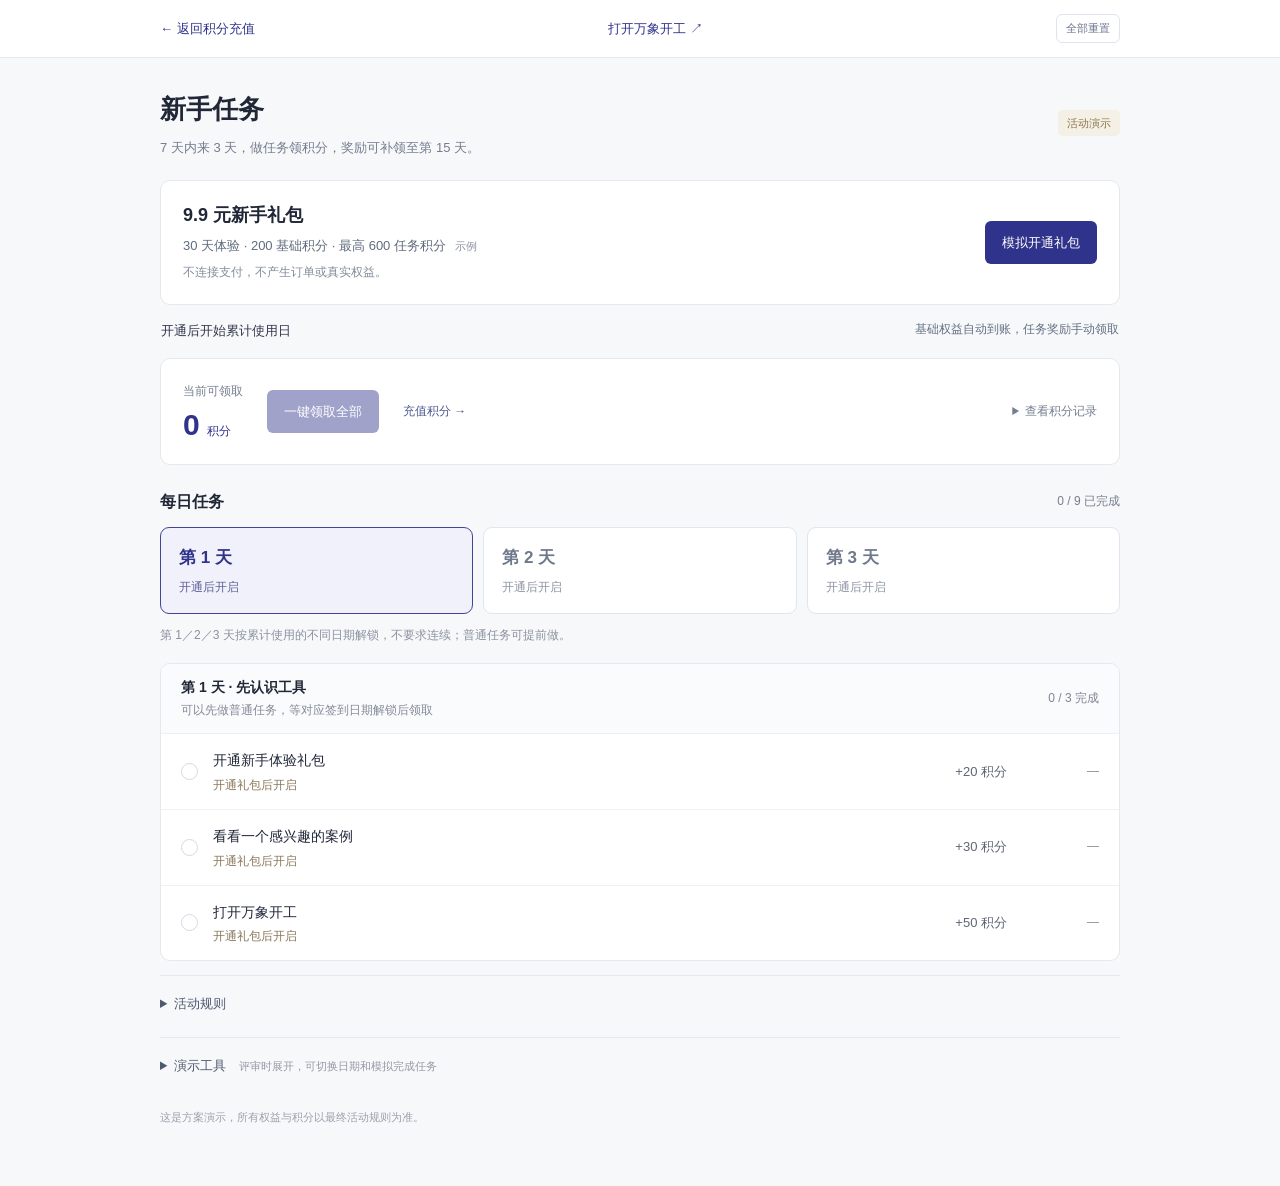
==== activity.html @ 9d06029f "Add files via upload" ====
<!doctype html>
<html lang="zh-CN"><head><meta charset="utf-8"><meta name="viewport" content="width=device-width,initial-scale=1"><link rel="icon" href="data:,"><title>新手任务 · 万象百应</title><link rel="stylesheet" href="assets/activity/activity.css"><link rel="stylesheet" href="assets/activity/reminders.css"><link rel="stylesheet" href="assets/activity/demo-controls.css"></head>
<body>
<header class="top"><a href="index.html?activityRoute=recharge" id="activity-back">← 返回积分充值</a><a href="index.html?activityRoute=kaigong">打开万象开工 ↗</a></header>
<main>
 <header class="page-title"><div><h1>新手任务</h1><p>7 天内来 3 天，做任务领积分，奖励可补领至第 15 天。</p></div><span class="demo-badge">活动演示</span></header>
 <section class="offer"><div><h2>9.9 元新手礼包</h2><p>30 天体验 · 200 基础积分 · 最高 600 任务积分 <span class="sample">示例</span></p><small id="offer-status"></small></div><button id="buy" class="btn primary">模拟开通礼包</button></section>
 <div id="summary"></div>
 <section class="reward-bar" aria-label="领取奖励"><div><span>当前可领取</span><strong><b id="available-points">0</b><small>积分</small></strong></div><button class="btn primary" id="claim-all">一键领取全部</button><a class="reward-recharge" href="index.html?activityRoute=recharge">充值积分 →</a><details class="balance-detail"><summary>查看积分记录</summary><div>充值积分 <b id="topup-points">0</b> · 基础积分 <b id="base-points">0</b> · 已领任务积分 <b id="claimed-points">0</b><br>累计模拟到账 <b id="wallet-total">0</b> 积分</div></details></section>
 <div class="section-title"><h2>每日任务</h2><span id="task-progress"></span></div><nav class="day-tabs" id="day-tabs" role="tablist" aria-label="选择任务日期"></nav><p class="day-help">第 1／2／3 天按累计使用的不同日期解锁，不要求连续；普通任务可提前做。</p><div id="task-groups"></div>
 <details class="rules"><summary>活动规则</summary><p>基础权益在模拟开通后自动到账；任务奖励需手动领取，也可以一键领取全部可领积分。</p><p>普通任务可提前完成，等对应使用日解锁后领取。同一天重复登录不累计使用日。第 1／2／3 天表示累计使用的三个不同日期，不要求连续。回来后自动记录签到资格，点击“签到领奖”才会领取积分。</p><p>购买后前 7 天可做任务和解锁使用日；第 8—15 天仅补领已完成、已解锁的奖励，第 16 天未领任务奖励到期。</p><p>日期按北京时间自然日计算，购买当天为第 1 天。金额、积分和权益均为演示示例，不包含真实支付、发奖或模型调用。</p></details>
 <details class="demo-controls" id="demo-tools"><summary>演示工具 <small>评审时展开，可切换日期和模拟完成任务</small></summary><div class="controls-row"><label for="demo-day">模拟时间</label><select id="demo-day"></select><button class="btn outline" id="change-day">切换并模拟登录</button></div><div class="controls-row"><button class="btn outline" id="early-all">模拟提前完成可做任务</button><button class="btn outline" id="preview-reminder">预览客户提醒</button><button class="text-btn" id="reset">重置活动演示</button></div><p>展开后，任务行会显示“模拟完成”。日期只能向前切换；重新体验可重置活动。</p></details>
 <footer>这是方案演示，所有权益与积分以最终活动规则为准。</footer>
</main>
<div class="sticky-claim"><span id="sticky-summary">当前没有可领取积分</span><button class="btn primary" id="sticky-claim">一键领取</button></div>
<dialog id="purchase-dialog" aria-labelledby="purchase-title"><button class="close" id="cancel-x" aria-label="关闭">×</button><h2 id="purchase-title">模拟开通新手礼包</h2><p>本次不付款，不创建真实订单。</p><div class="checkout-row"><span>新手礼包</span><b>¥9.90</b></div><ul><li>30 天软件体验期（示例权益）</li><li>200 基础积分立即模拟到账</li><li>任务奖励最高 600 积分，按条件领取</li></ul><div class="dialog-actions"><button class="btn outline" id="cancel-buy">暂不开通</button><button class="btn primary" id="confirm-buy">确认模拟开通</button></div></dialog>
<dialog id="task-guide-dialog" aria-labelledby="task-guide-title"><button class="close" id="task-guide-close" aria-label="关闭任务指引">×</button><span class="task-guide-label">任务小指引</span><h2 id="task-guide-title"></h2><p id="task-guide-intro"></p><ol id="task-guide-steps"></ol><p class="task-guide-note" id="task-guide-note"></p><div class="dialog-actions"><button class="btn outline" id="task-guide-cancel">稍后再做</button><button class="btn primary" id="task-guide-go">开始操作</button></div></dialog>
<dialog id="reset-dialog" aria-labelledby="reset-title"><h2 id="reset-title">重置活动演示？</h2><p>仅清除礼包与任务记录，保留充值积分和教学进度。全部清除请使用顶部“全部重置”。</p><div class="dialog-actions"><button class="btn outline" id="cancel-reset">保留进度</button><button class="btn primary" id="confirm-reset">重置活动</button></div></dialog>
<div class="toast" id="toast" role="status" aria-live="polite"></div>
<script src="assets/activity/campaign.js"></script><script src="assets/activity/activity.js"></script>
<script src="assets/activity/reminders.js"></script><script src="assets/activity/demo-controls.js"></script></body></html>
---- assets/activity/activity.css ----
:root{--blue:#30338b;--ink:#202737;--muted:#747d8f;--line:#e6e8ee}*{box-sizing:border-box}body{margin:0;background:#f7f8fa;color:var(--ink);font:14px/1.65 "Microsoft YaHei","PingFang SC",sans-serif}button,select{font:inherit}a{color:var(--blue);text-decoration:none}button{cursor:pointer}button:disabled{opacity:.45;cursor:default}button:focus-visible,a:focus-visible,summary:focus-visible,select:focus-visible{outline:3px solid #8a91de;outline-offset:3px}h1,h2,h3,h4,p{margin:0}.top{height:58px;padding:0 max(22px,calc((100vw - 960px)/2));display:flex;align-items:center;justify-content:space-between;border-bottom:1px solid var(--line);background:#fff;font-size:13px;gap:15px}main{max-width:1004px;padding:30px 22px 60px;margin:auto}.page-title{display:flex;align-items:center;justify-content:space-between;gap:15px;margin-bottom:22px}.page-title h1{font-size:26px;font-weight:650}.page-title p{font-size:13px;color:var(--muted);margin-top:6px}.demo-badge{font-size:11px;color:#8b764e;background:#f5f0e6;padding:4px 9px;border-radius:5px;white-space:nowrap}.offer{display:flex;align-items:center;justify-content:space-between;gap:20px;padding:20px 22px;background:#fff;border:1px solid var(--line);border-radius:10px}.offer h2{font-size:18px;font-weight:600}.offer p{color:#606b7d;font-size:13px;margin:4px 0}.sample{font-size:11px;color:#8c92a0;margin-left:5px}.offer small{font-size:12px;color:#838c9b}.btn{display:inline-flex;align-items:center;justify-content:center;border:1px solid transparent;border-radius:6px;font-size:13px;padding:10px 16px;white-space:nowrap}.primary{background:var(--blue);color:white}.primary:hover{background:#24266e}.outline{background:#fff;color:var(--blue);border-color:#dce0eb}.text-btn{background:none;border:0;color:#70798b;padding:8px 0;font-size:12px}.summary-line{padding:15px 1px 17px;display:flex;align-items:center;justify-content:space-between;gap:15px;font-size:13px;color:#657084;flex-wrap:wrap}.summary-line strong{font-weight:500;color:#30364b}.summary-line span{font-size:12px}.reward-bar{display:flex;align-items:center;gap:24px;background:#fff;border:1px solid var(--line);padding:20px 22px;border-radius:10px;margin-bottom:24px}.reward-bar>div>span{font-size:12px;color:var(--muted)}.reward-bar strong{font-weight:600;display:block;line-height:1.3;margin-top:3px;font-size:30px;color:var(--blue)}.reward-bar strong b{font-weight:600}.reward-bar strong small{font-size:12px;margin-left:7px;font-weight:400}.balance-detail{font-size:12px;color:var(--muted);margin-left:auto}.balance-detail summary{cursor:pointer}.balance-detail>div{font-size:12px;padding-top:6px;line-height:1.9}.balance-detail b{font-weight:500;color:#414a5d}.section-title{display:flex;align-items:center;justify-content:space-between;margin:0 0 12px;font-size:12px;color:var(--muted)}.section-title h2{font-size:16px;font-weight:600;color:var(--ink)}.day-card{background:#fff;border:1px solid var(--line);border-radius:10px;margin-bottom:14px;overflow:hidden}.day-header{display:flex;align-items:center;justify-content:space-between;gap:16px;background:#fafbfc;padding:12px 20px;border-bottom:1px solid #edf0f4}.day-label h3{font-size:14px;font-weight:600}.day-label p{font-size:12px;color:#828a99;margin-top:2px}.phase-badge{font-size:12px;white-space:nowrap;color:#7c8493}.phase-badge.ready{color:#5e7767}.task-row{display:grid;grid-template-columns:20px minmax(0,1fr) 75px 80px;align-items:center;gap:12px;padding:15px 20px;border-bottom:1px solid #f0f1f5}.task-row:last-child{border:0}.task-state-icon{width:17px;height:17px;border-radius:50%;border:1px solid #d6dae3;font-size:11px;display:grid;place-items:center;color:#528168}.task-state-icon.complete{background:#f0f6f2;border-color:#dfe9e2}.task-info h4{font-size:14px;font-weight:400;line-height:1.7}.task-info p{display:none}.task-status{display:block;margin-top:3px;font-size:12px;color:#8a775a;line-height:1.5}.task-status.claimed{color:#778393}.task-status.claimable{color:#4c6393}.task-points{font-size:13px;color:#5e6576;text-align:right;white-space:nowrap}.task-actions{display:flex;align-items:flex-end;flex-direction:column;gap:5px}.task-actions .btn{font-size:12px;padding:7px 12px}.disabled-label{font-size:12px;color:#8a92a0}.simulate-task{display:none;border:0;background:none;font-size:11px;color:#8a7b92;padding:2px 0;text-decoration:underline}.show-demo .simulate-task{display:block}.rules,.demo-controls{border-top:1px solid var(--line);font-size:13px;color:#6f788a;padding:17px 0;margin-top:5px}.rules summary,.demo-controls summary{cursor:pointer;color:#4e596e}.rules p{font-size:12px;margin-top:10px;line-height:1.9}.demo-controls summary small{font-size:11px;color:#9399a5;margin-left:10px}.controls-row{display:flex;align-items:center;gap:12px;flex-wrap:wrap;margin-top:14px}.controls-row label{font-size:12px}.controls-row select{font-size:12px;border:1px solid #dde1e9;background:#fff;border-radius:5px;padding:8px 10px}.controls-row .btn{font-size:12px;padding:8px 12px}.demo-controls>p{font-size:12px;color:#9399a5;margin-top:10px}footer{font-size:11px;color:#9ba1ad;margin-top:15px}.sticky-claim{display:none}dialog{width:min(440px,calc(100vw - 32px));border:1px solid #e3e6ee;border-radius:12px;background:#fff;color:var(--ink);padding:28px;max-height:calc(100dvh - 32px);overflow:auto;box-shadow:0 20px 80px #161b3520}dialog::backdrop{background:#12182777;backdrop-filter:blur(3px)}dialog h2{font-size:21px;margin:0 0 10px}dialog p,dialog ul{font-size:13px;color:#788195;line-height:1.9}dialog ul{padding-left:18px}.checkout-row{display:flex;justify-content:space-between;align-items:center;background:#f7f8fb;padding:14px 16px;border-radius:6px;margin:20px 0 16px;font-size:13px}.checkout-row b{font-size:24px;color:var(--blue)}.dialog-actions{display:flex;justify-content:flex-end;gap:10px;margin-top:22px}.close{position:absolute;right:12px;top:10px;border:0;background:none;font-size:23px;color:#9299a8}.toast{position:fixed;z-index:100;bottom:24px;left:50%;transform:translateX(-50%);max-width:calc(100vw - 32px);padding:12px 18px;border-radius:8px;background:#30374c;color:#fff;font-size:13px;display:none}
@media(max-width:650px){.top{height:52px;padding:0 16px;font-size:12px}main{padding:22px 14px 100px}.page-title{align-items:flex-start}.page-title h1{font-size:23px}.page-title p{font-size:12px;max-width:250px}.offer{padding:16px;gap:14px;align-items:flex-start;flex-wrap:wrap}.offer h2{font-size:17px}.offer p,.offer small{font-size:12px}.offer .btn{font-size:12px;width:100%;padding:10px}.summary-line{gap:6px;padding:14px 0;display:grid}.summary-line span{font-size:11px}.reward-bar{padding:16px;gap:15px;flex-wrap:wrap}.reward-bar .btn{margin-left:auto;font-size:12px}.balance-detail{margin-left:0;width:100%;font-size:11px;border-top:1px solid #eef0f4;padding-top:11px}.reward-bar strong{font-size:27px}.day-header{padding:12px 14px;align-items:flex-start}.day-label h3{font-size:13px}.day-label p{font-size:11px;line-height:1.6;max-width:200px}.phase-badge{font-size:11px}.task-row{padding:14px 12px;grid-template-columns:17px minmax(0,1fr) 62px;column-gap:8px;row-gap:2px}.task-info{grid-column:2;grid-row:1/3}.task-info h4{font-size:13px}.task-state-icon{align-self:start;margin-top:4px}.task-status{font-size:11px}.task-points{grid-column:3;grid-row:1;font-size:12px}.task-actions{grid-column:3;grid-row:2}.task-actions .btn{font-size:11px;padding:6px 9px}.disabled-label{font-size:11px}.simulate-task{font-size:10px}.demo-controls summary small{display:block;font-size:11px;margin:4px 0}.controls-row{gap:8px}.sticky-claim{display:flex;position:fixed;bottom:0;left:0;right:0;z-index:30;align-items:center;justify-content:space-between;gap:12px;padding:12px 16px max(12px,env(safe-area-inset-bottom));border-top:1px solid #e4e7ee;background:#fffffff5}.sticky-claim span{font-size:12px;color:#697388}.sticky-claim .btn{font-size:12px;padding:9px 14px}.toast{bottom:84px;font-size:12px}dialog{padding:24px}.dialog-actions .btn{font-size:12px;padding:9px 12px}}

[hidden]{display:none!important}.day-tabs{display:grid;grid-template-columns:repeat(3,minmax(0,1fr));gap:10px;margin-bottom:9px}.day-tabs button{border:1px solid #e1e5ed;background:#fff;color:#70798b;border-radius:9px;padding:16px 18px;text-align:left;min-width:0;cursor:pointer;transition:background .18s,border-color .18s}.day-tabs button[aria-selected="true"]{border-color:#424597;background:#f0f1fb;color:#30338b}.day-tabs span{font-size:17px;font-weight:600;display:block}.day-tabs small{font-size:12px;display:block;margin-top:5px;color:#8c93a3}.day-tabs [aria-selected="true"] small{color:#5d6297}.day-help{font-size:12px;color:#8991a0;line-height:1.9;margin:10px 0 16px}.task-status:empty{display:none}.task-guide-label{font-size:11px;color:#8d83a3}.task-guide-label+h2{margin-top:10px}#task-guide-dialog ol{padding-left:21px;font-size:14px;line-height:2;color:#646f83;margin:18px 0}#task-guide-dialog li{margin:6px 0;padding-left:4px}#task-guide-dialog .task-guide-note{font-size:12px;color:#9199a8;line-height:1.9;padding-top:12px;border-top:1px solid #edf0f4}@media(max-width:650px){.day-tabs{gap:7px}.day-tabs button{padding:13px 10px}.day-tabs span{font-size:15px}.day-tabs small{font-size:10px;line-height:1.7}.day-help{font-size:11px}.task-actions .btn{white-space:normal;min-width:58px}.task-status{line-height:1.7}.task-state-icon{grid-row:1/3;align-self:center;margin-top:0}}
---- assets/activity/reminders.css ----
.wx-reminder{width:min(440px,calc(100vw - 32px));margin:auto;padding:28px;border:1px solid #e3e6ed;border-radius:14px;background:#fff;color:#242c3e;box-shadow:0 20px 80px #101b3330;font:14px/1.8 "Microsoft YaHei",sans-serif;max-height:calc(100dvh - 32px);overflow:auto}.wx-reminder::backdrop{background:#0c15235c;backdrop-filter:blur(3px)}.wx-reminder .wx-notice-tag{font-size:11px;color:#87819c}.wx-reminder h2{margin:13px 0 10px;font-size:23px;font-weight:600;line-height:1.5}.wx-reminder p{margin:0;font-size:14px;color:#717a8c;line-height:1.9}.wx-reminder>small{display:block;margin-top:16px;font-size:11px;color:#a0a6b1;line-height:1.8}.wx-reminder .wx-close{position:absolute;right:15px;top:12px;border:0;background:none;color:#949bad;font-size:23px;padding:0 4px;cursor:pointer}.wx-reminder footer{display:flex;justify-content:flex-end;align-items:center;gap:12px;margin:24px 0 0}.wx-reminder footer button{cursor:pointer;font:13px "Microsoft YaHei",sans-serif;padding:11px 16px;border-radius:7px;white-space:nowrap}.wx-reminder .wx-later{border:1px solid #dfe3ed;color:#6f788c;background:#fff}.wx-reminder .wx-open{border:1px solid #30338b;color:#fff;background:#30338b}.wx-reminder button:focus-visible{outline:3px solid #9ca2df;outline-offset:3px}@media(max-width:650px){.wx-reminder{padding:24px}.wx-reminder h2{font-size:21px}.wx-reminder footer{gap:8px}.wx-reminder footer button{font-size:12px;padding:10px 14px}}

.wx-task-active #viewport{top:91px}#wx-task-bar{position:fixed;top:44px;left:0;right:0;min-height:47px;z-index:34;display:flex;justify-content:space-between;align-items:center;gap:16px;padding:10px 18px;background:#f6f7fc;border-bottom:1px solid #e2e6ef;color:#596782;font:13px/1.7 "Microsoft YaHei",sans-serif}#wx-task-bar>div{display:flex;align-items:center;gap:15px;white-space:nowrap}#wx-task-bar button{border:0;background:none;color:#666990;cursor:pointer;font:12px "Microsoft YaHei",sans-serif;padding:2px}#wx-task-bar a{color:#393b8a;text-decoration:none;font-size:12px}.wx-task-focus{outline:3px solid #7b7fc7!important;outline-offset:3px}#wx-task-arrival ol{font-size:14px;padding-left:20px;line-height:2;color:#727c8e;margin:18px 0}#wx-task-arrival li{margin:5px 0}@media(max-width:650px){.wx-task-active #viewport{top:128px}#wx-task-bar{gap:7px;padding:9px 12px;flex-wrap:wrap;font-size:12px;min-height:84px}#wx-task-bar>div{margin-left:auto;gap:14px}}
---- assets/activity/demo-controls.css ----
.wx-reset-button{border:1px solid #e0e3ed;background:#fff;color:#6d7591;border-radius:6px;white-space:nowrap;padding:6px 9px;font:11px "Microsoft YaHei",sans-serif;cursor:pointer}.wx-reset-button:hover{color:#30338b;border-color:#a0a5cf}.suite-bar .wx-reset-button{flex-shrink:0;margin-left:0}.suite-bar .suite-draft{max-width:23vw}#wx-live-wallet{position:absolute;left:3px;top:771px;width:67px;height:57px;z-index:22;background:#f6f7f9;color:#4d5873;border:0;border-radius:7px;padding:4px 1px;cursor:pointer;font:10px/1.5 "Microsoft YaHei",sans-serif}#wx-live-wallet strong{display:block;color:#303955;font-size:13px;font-weight:600;overflow-wrap:anywhere}#wx-live-wallet span{font-size:9px;color:#8b93a3}.wx-wallet-recharge{background:#30338b;color:#fff!important;border-radius:7px;font-size:13px;padding:9px 16px;text-decoration:none;white-space:nowrap}#wx-wallet-balance{display:block;color:#30338b;font-size:31px;font-weight:600;margin:18px 0}#wx-wallet-breakdown{font-size:12px;color:#7c8799;line-height:1.9}.recharge-history{margin-top:18px;padding:14px 0;border-top:1px solid #e6e9f0;font-size:12px;color:#707c90}.recharge-history summary{cursor:pointer;color:#4f5d78}.recharge-history ul{list-style:none;padding:0;margin:10px 0 0}.recharge-history li{display:flex;justify-content:space-between;gap:16px;flex-wrap:wrap;padding:9px 0;border-bottom:1px solid #f0f2f6;font-size:12px;color:#8590a2}.recharge-history li b{font-weight:500;color:#394773}.recharge-history p{font-size:12px;margin-top:9px;color:#949eae}.reward-recharge{font-size:12px;color:#4e588e;white-space:nowrap}@media(max-width:650px){.suite-bar{gap:5px!important;padding:0 8px!important}.suite-bar .wx-reset-button{font-size:10px;padding:5px 6px}.suite-bar #hint-entry{font-size:10px;padding:7px 7px}.suite-bar #campaign-nav{font-size:10px;padding:5px 6px}.top .wx-reset-button{font-size:10px;padding:5px 6px}.top{gap:9px}.recharge-history li{gap:5px}.recharge-history li time{width:100%;font-size:11px}.reward-recharge{font-size:11px}.reward-bar{gap:14px}.reward-bar .balance-detail{width:100%}}
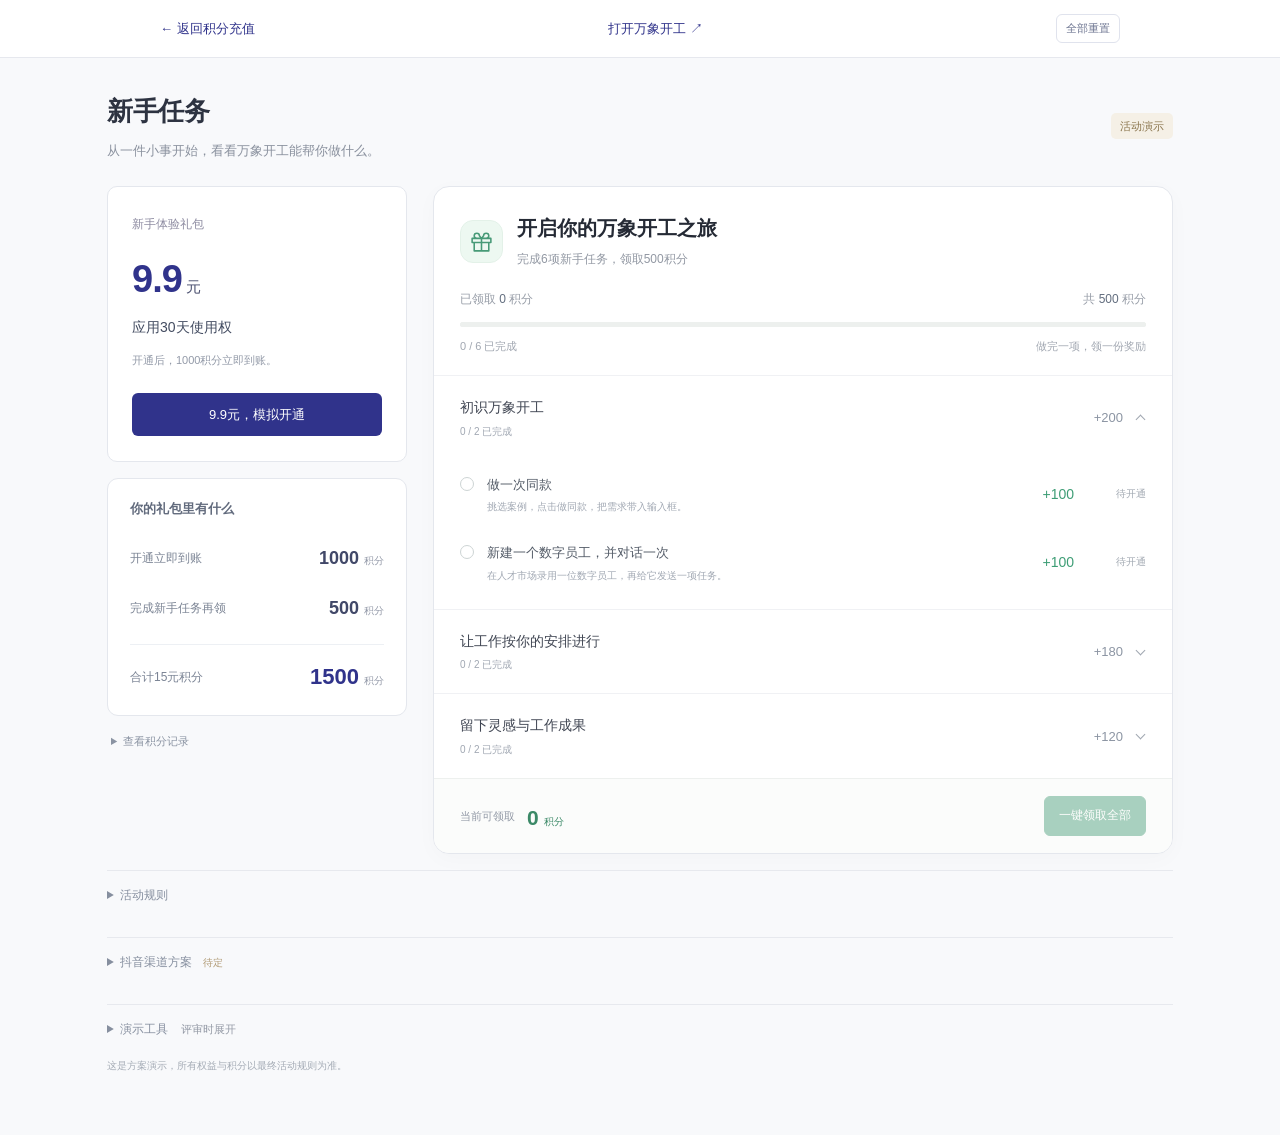
==== commit c5bd0bff: "Add files via upload" ====
--- a/activity.html
+++ b/activity.html
@@ -1,19 +1,29 @@
 <!doctype html>
-<html lang="zh-CN"><head><meta charset="utf-8"><meta name="viewport" content="width=device-width,initial-scale=1"><link rel="icon" href="data:,"><title>新手任务 · 万象百应</title><link rel="stylesheet" href="assets/activity/activity.css"><link rel="stylesheet" href="assets/activity/reminders.css"><link rel="stylesheet" href="assets/activity/demo-controls.css"></head>
-<body>
+<html lang="zh-CN"><head><meta charset="utf-8"><meta name="viewport" content="width=device-width,initial-scale=1"><link rel="icon" href="data:,"><title>新手任务 · 万象百应</title><link rel="stylesheet" href="assets/activity/activity.css"><link rel="stylesheet" href="assets/activity/reminders.css"><link rel="stylesheet" href="assets/activity/demo-controls.css"><link rel="stylesheet" href="assets/activity/task-card.css"></head>
+<body class="task-card-page">
 <header class="top"><a href="index.html?activityRoute=recharge" id="activity-back">← 返回积分充值</a><a href="index.html?activityRoute=kaigong">打开万象开工 ↗</a></header>
 <main>
- <header class="page-title"><div><h1>新手任务</h1><p>7 天内来 3 天，做任务领积分，奖励可补领至第 15 天。</p></div><span class="demo-badge">活动演示</span></header>
- <section class="offer"><div><h2>9.9 元新手礼包</h2><p>30 天体验 · 200 基础积分 · 最高 600 任务积分 <span class="sample">示例</span></p><small id="offer-status"></small></div><button id="buy" class="btn primary">模拟开通礼包</button></section>
- <div id="summary"></div>
- <section class="reward-bar" aria-label="领取奖励"><div><span>当前可领取</span><strong><b id="available-points">0</b><small>积分</small></strong></div><button class="btn primary" id="claim-all">一键领取全部</button><a class="reward-recharge" href="index.html?activityRoute=recharge">充值积分 →</a><details class="balance-detail"><summary>查看积分记录</summary><div>充值积分 <b id="topup-points">0</b> · 基础积分 <b id="base-points">0</b> · 已领任务积分 <b id="claimed-points">0</b><br>累计模拟到账 <b id="wallet-total">0</b> 积分</div></details></section>
- <div class="section-title"><h2>每日任务</h2><span id="task-progress"></span></div><nav class="day-tabs" id="day-tabs" role="tablist" aria-label="选择任务日期"></nav><p class="day-help">第 1／2／3 天按累计使用的不同日期解锁，不要求连续；普通任务可提前做。</p><div id="task-groups"></div>
- <details class="rules"><summary>活动规则</summary><p>基础权益在模拟开通后自动到账；任务奖励需手动领取，也可以一键领取全部可领积分。</p><p>普通任务可提前完成，等对应使用日解锁后领取。同一天重复登录不累计使用日。第 1／2／3 天表示累计使用的三个不同日期，不要求连续。回来后自动记录签到资格，点击“签到领奖”才会领取积分。</p><p>购买后前 7 天可做任务和解锁使用日；第 8—15 天仅补领已完成、已解锁的奖励，第 16 天未领任务奖励到期。</p><p>日期按北京时间自然日计算，购买当天为第 1 天。金额、积分和权益均为演示示例，不包含真实支付、发奖或模型调用。</p></details>
- <details class="demo-controls" id="demo-tools"><summary>演示工具 <small>评审时展开，可切换日期和模拟完成任务</small></summary><div class="controls-row"><label for="demo-day">模拟时间</label><select id="demo-day"></select><button class="btn outline" id="change-day">切换并模拟登录</button></div><div class="controls-row"><button class="btn outline" id="early-all">模拟提前完成可做任务</button><button class="btn outline" id="preview-reminder">预览客户提醒</button><button class="text-btn" id="reset">重置活动演示</button></div><p>展开后，任务行会显示“模拟完成”。日期只能向前切换；重新体验可重置活动。</p></details>
- <footer>这是方案演示，所有权益与积分以最终活动规则为准。</footer>
+ <header class="page-title"><div><h1>新手任务</h1><p>从一件小事开始，看看万象开工能帮你做什么。</p></div><span class="demo-badge">活动演示</span></header>
+ <div class="activity-workspace">
+  <aside class="benefits-column" aria-label="套餐与已到账权益">
+   <section class="offer"><div><span class="offer-eyebrow">新手体验礼包</span><h2><b>9.9</b> 元</h2><p>应用30天使用权</p><small id="offer-status"></small></div><button id="buy" class="btn primary">模拟开通礼包</button></section>
+   <section class="entitlement-card" aria-label="礼包积分构成"><h3>你的礼包里有什么</h3><div><span>开通立即到账</span><b>1000<small>积分</small></b></div><div><span>完成新手任务再领</span><b>500<small>积分</small></b></div><footer><span>合计15元积分</span><strong>1500<small>积分</small></strong></footer></section>
+   <details class="balance-detail"><summary>查看积分记录</summary><div>充值积分 <b id="topup-points">0</b><br>套餐到账 <b id="base-points">0</b><br>已领任务奖励 <b id="claimed-points">0</b><br>累计模拟到账 <b id="wallet-total">0</b> 积分<span id="legacy-points"></span></div><a class="reward-recharge" href="index.html?activityRoute=recharge">充值积分 →</a></details>
+  </aside>
+  <section class="onboarding-card" aria-labelledby="onboarding-title">
+   <header class="onboarding-heading"><span class="onboarding-mark" aria-hidden="true"><svg viewBox="0 0 24 24" fill="none"><path d="M3 9h18v4H3zM5 13v8h14v-8M12 9v12M12 9H7.5A2.5 2.5 0 1 1 10 6.5L12 9Zm0 0h4.5A2.5 2.5 0 1 0 14 6.5L12 9Z" stroke="currentColor" stroke-width="1.5" stroke-linejoin="round"/></svg></span><div><h2 id="onboarding-title">开启你的万象开工之旅</h2><p>完成6项新手任务，领取500积分</p></div></header>
+   <div class="task-reward-overview"><div class="reward-progress-caption"><span>已领取 <b id="earned-task-points">0</b> 积分</span><span>共 <b id="task-total-points">500</b> 积分</span></div><progress id="task-reward-progress" value="0" max="500" aria-label="任务积分领取进度"></progress><div class="reward-progress-meta"><span id="task-progress">0 / 6 已完成</span><span>做完一项，领一份奖励</span></div></div>
+   <div id="summary"></div><div id="task-groups"></div>
+   <footer class="reward-bar" aria-label="领取奖励"><div><span>当前可领取</span><strong><b id="available-points">0</b><small>积分</small></strong></div><button class="btn primary" id="claim-all">一键领取全部</button></footer>
+  </section>
+ </div>
+ <details class="rules"><summary>活动规则</summary><p>9.9元套餐包含应用30天使用权，开通立即到账1000积分。6项任务分别领取合计500积分，总计1500积分，对应15元积分。</p><p>分组只帮助你找到适合的任务，不要求按顺序完成。每项奖励只可领取一次，一键领取只领取已完成且未领取的奖励。</p><p>单项奖励分值为方案示例。任务是否安排为3天及领取期限待定，本演示暂不设置日期解锁或到期扣除。30天仅指应用使用权。</p><p>本地方案演示，无真实支付、授权、发奖或模型调用。</p></details>
+ <details class="channel-plan"><summary>抖音渠道方案 <small>待定</small></summary><section class="douyin-offer"><p>赠送XX元，再送5元新手礼包</p><span>XX金额及是否额外叠加待确认，尚未发放额外渠道积分。</span></section></details>
+ <details class="demo-controls" id="demo-tools"><summary>演示工具 <small>评审时展开</small></summary><div class="controls-row"><label for="demo-day">模拟时间</label><select id="demo-day"></select><button class="btn outline" id="change-day">切换并模拟登录</button></div><div class="controls-row"><button class="btn outline" id="early-all">模拟完成全部任务</button><button class="btn outline" id="preview-reminder">预览客户提醒</button><button class="text-btn" id="reset">重置活动演示</button></div><p>展开后任务行显示“模拟完成”。本版不按日期锁任务。</p></details>
+ <footer class="page-footer">这是方案演示，所有权益与积分以最终活动规则为准。</footer>
 </main>
 <div class="sticky-claim"><span id="sticky-summary">当前没有可领取积分</span><button class="btn primary" id="sticky-claim">一键领取</button></div>
-<dialog id="purchase-dialog" aria-labelledby="purchase-title"><button class="close" id="cancel-x" aria-label="关闭">×</button><h2 id="purchase-title">模拟开通新手礼包</h2><p>本次不付款，不创建真实订单。</p><div class="checkout-row"><span>新手礼包</span><b>¥9.90</b></div><ul><li>30 天软件体验期（示例权益）</li><li>200 基础积分立即模拟到账</li><li>任务奖励最高 600 积分，按条件领取</li></ul><div class="dialog-actions"><button class="btn outline" id="cancel-buy">暂不开通</button><button class="btn primary" id="confirm-buy">确认模拟开通</button></div></dialog>
+<dialog id="purchase-dialog" aria-labelledby="purchase-title"><button class="close" id="cancel-x" aria-label="关闭">×</button><h2 id="purchase-title">模拟开通新手礼包</h2><p>本次不付款，不创建真实订单。</p><div class="checkout-row"><span>新手礼包</span><b>¥9.90</b></div><ul><li>应用30天使用权（演示）</li><li>1000积分立即模拟到账</li><li>6项任务合计再领500积分，总计1500积分</li></ul><div class="dialog-actions"><button class="btn outline" id="cancel-buy">暂不开通</button><button class="btn primary" id="confirm-buy">确认模拟开通</button></div></dialog>
 <dialog id="task-guide-dialog" aria-labelledby="task-guide-title"><button class="close" id="task-guide-close" aria-label="关闭任务指引">×</button><span class="task-guide-label">任务小指引</span><h2 id="task-guide-title"></h2><p id="task-guide-intro"></p><ol id="task-guide-steps"></ol><p class="task-guide-note" id="task-guide-note"></p><div class="dialog-actions"><button class="btn outline" id="task-guide-cancel">稍后再做</button><button class="btn primary" id="task-guide-go">开始操作</button></div></dialog>
 <dialog id="reset-dialog" aria-labelledby="reset-title"><h2 id="reset-title">重置活动演示？</h2><p>仅清除礼包与任务记录，保留充值积分和教学进度。全部清除请使用顶部“全部重置”。</p><div class="dialog-actions"><button class="btn outline" id="cancel-reset">保留进度</button><button class="btn primary" id="confirm-reset">重置活动</button></div></dialog>
 <div class="toast" id="toast" role="status" aria-live="polite"></div>
--- a/assets/activity/activity.css
+++ b/assets/activity/activity.css
@@ -2,3 +2,5 @@
 @media(max-width:650px){.top{height:52px;padding:0 16px;font-size:12px}main{padding:22px 14px 100px}.page-title{align-items:flex-start}.page-title h1{font-size:23px}.page-title p{font-size:12px;max-width:250px}.offer{padding:16px;gap:14px;align-items:flex-start;flex-wrap:wrap}.offer h2{font-size:17px}.offer p,.offer small{font-size:12px}.offer .btn{font-size:12px;width:100%;padding:10px}.summary-line{gap:6px;padding:14px 0;display:grid}.summary-line span{font-size:11px}.reward-bar{padding:16px;gap:15px;flex-wrap:wrap}.reward-bar .btn{margin-left:auto;font-size:12px}.balance-detail{margin-left:0;width:100%;font-size:11px;border-top:1px solid #eef0f4;padding-top:11px}.reward-bar strong{font-size:27px}.day-header{padding:12px 14px;align-items:flex-start}.day-label h3{font-size:13px}.day-label p{font-size:11px;line-height:1.6;max-width:200px}.phase-badge{font-size:11px}.task-row{padding:14px 12px;grid-template-columns:17px minmax(0,1fr) 62px;column-gap:8px;row-gap:2px}.task-info{grid-column:2;grid-row:1/3}.task-info h4{font-size:13px}.task-state-icon{align-self:start;margin-top:4px}.task-status{font-size:11px}.task-points{grid-column:3;grid-row:1;font-size:12px}.task-actions{grid-column:3;grid-row:2}.task-actions .btn{font-size:11px;padding:6px 9px}.disabled-label{font-size:11px}.simulate-task{font-size:10px}.demo-controls summary small{display:block;font-size:11px;margin:4px 0}.controls-row{gap:8px}.sticky-claim{display:flex;position:fixed;bottom:0;left:0;right:0;z-index:30;align-items:center;justify-content:space-between;gap:12px;padding:12px 16px max(12px,env(safe-area-inset-bottom));border-top:1px solid #e4e7ee;background:#fffffff5}.sticky-claim span{font-size:12px;color:#697388}.sticky-claim .btn{font-size:12px;padding:9px 14px}.toast{bottom:84px;font-size:12px}dialog{padding:24px}.dialog-actions .btn{font-size:12px;padding:9px 12px}}
 
 [hidden]{display:none!important}.day-tabs{display:grid;grid-template-columns:repeat(3,minmax(0,1fr));gap:10px;margin-bottom:9px}.day-tabs button{border:1px solid #e1e5ed;background:#fff;color:#70798b;border-radius:9px;padding:16px 18px;text-align:left;min-width:0;cursor:pointer;transition:background .18s,border-color .18s}.day-tabs button[aria-selected="true"]{border-color:#424597;background:#f0f1fb;color:#30338b}.day-tabs span{font-size:17px;font-weight:600;display:block}.day-tabs small{font-size:12px;display:block;margin-top:5px;color:#8c93a3}.day-tabs [aria-selected="true"] small{color:#5d6297}.day-help{font-size:12px;color:#8991a0;line-height:1.9;margin:10px 0 16px}.task-status:empty{display:none}.task-guide-label{font-size:11px;color:#8d83a3}.task-guide-label+h2{margin-top:10px}#task-guide-dialog ol{padding-left:21px;font-size:14px;line-height:2;color:#646f83;margin:18px 0}#task-guide-dialog li{margin:6px 0;padding-left:4px}#task-guide-dialog .task-guide-note{font-size:12px;color:#9199a8;line-height:1.9;padding-top:12px;border-top:1px solid #edf0f4}@media(max-width:650px){.day-tabs{gap:7px}.day-tabs button{padding:13px 10px}.day-tabs span{font-size:15px}.day-tabs small{font-size:10px;line-height:1.7}.day-help{font-size:11px}.task-actions .btn{white-space:normal;min-width:58px}.task-status{line-height:1.7}.task-state-icon{grid-row:1/3;align-self:center;margin-top:0}}
+
+.offer-breakdown{display:flex;align-items:center;justify-content:space-around;gap:12px;padding:23px 18px;background:#fff;border:1px solid #e5e8ef;border-radius:10px;margin:14px 0}.offer-breakdown div{text-align:center}.offer-breakdown b{font-size:29px;color:#30338b;display:block}.offer-breakdown b small{font-size:11px;font-weight:400;margin-left:4px}.offer-breakdown span{font-size:12px;color:#848c9e}.offer-breakdown i{font-size:19px;color:#aaa;font-style:normal}.douyin-offer{border:1px solid #e7e5ef;border-radius:10px;background:#faf9fc;padding:16px 20px;margin:14px 0}.douyin-offer small{font-size:11px;color:#9a8ea8}.douyin-offer p{font-size:16px;color:#4d4c6c;margin:5px 0}.douyin-offer>span,.task-help{font-size:12px;color:#939aaa}.task-help{margin:0 0 12px}.task-info p{display:block;font-size:12px;color:#959cab;margin-top:3px}@media(max-width:650px){.offer-breakdown{gap:5px;padding:18px 9px}.offer-breakdown b{font-size:24px}.offer-breakdown b small{display:block;font-size:10px}.offer-breakdown span{font-size:10px}.offer-breakdown i{font-size:15px}.douyin-offer{padding:15px}.douyin-offer p{font-size:15px}.task-info p{font-size:11px}}
--- a/assets/activity/task-card.css
+++ b/assets/activity/task-card.css
@@ -0,0 +1,3 @@
+.task-card-page{background:#f8f9fb;color:#2d3341}.task-card-page main{max-width:1110px;padding-top:32px}.task-card-page .page-title{margin-bottom:25px}.task-card-page .page-title h1{font-size:26px;letter-spacing:-.5px}.task-card-page .page-title p{font-size:13px;margin-top:7px;color:#8a919e}.activity-workspace{display:grid;grid-template-columns:300px minmax(0,1fr);gap:26px;align-items:start}.benefits-column{display:grid;gap:16px}.task-card-page .offer{display:block;padding:25px 24px;border:1px solid #e4e7ed;box-shadow:none;background:#fff}.offer-eyebrow{font-size:12px;color:#8d8ba1}.task-card-page .offer h2{font-size:15px;font-weight:400;margin:13px 0 5px;color:#4b5070}.task-card-page .offer h2 b{font-size:38px;color:#30338b;letter-spacing:-1px}.task-card-page .offer p{font-size:14px;color:#424b60;margin-top:5px}.task-card-page .offer small{display:block;font-size:11px;line-height:1.8;color:#939aa8;margin-top:12px}.task-card-page .offer .btn{display:flex;width:100%;margin-top:22px;font-size:13px}.entitlement-card{border:1px solid #e4e7ed;border-radius:11px;background:#fff;padding:19px 22px}.entitlement-card h3{font-size:13px;font-weight:600;margin:0 0 14px;color:#626b7d}.entitlement-card>div{display:flex;justify-content:space-between;gap:10px;align-items:center;font-size:12px;color:#7c8595;padding:10px 0}.entitlement-card b{font-size:18px;color:#414868;font-weight:600;white-space:nowrap}.entitlement-card small{font-size:10px;font-weight:400;margin-left:5px;color:#9399a8}.entitlement-card footer{display:flex;justify-content:space-between;align-items:center;border-top:1px solid #edf0f4;padding-top:14px;margin-top:11px;font-size:12px;color:#7b8495}.entitlement-card strong{font-size:22px;color:#30338b}.task-card-page .balance-detail{margin:0 4px;font-size:11px;color:#8b94a3}.task-card-page .balance-detail summary{cursor:pointer}.task-card-page .balance-detail>div{margin:12px 0;line-height:2}.onboarding-card{background:#fff;border:1px solid #e4e7ed;border-radius:16px;box-shadow:0 5px 22px #20283606;overflow:hidden}.onboarding-heading{display:flex;align-items:center;gap:14px;padding:26px 26px 20px}.onboarding-heading h2{font-size:20px;font-weight:600;margin:0 0 7px;line-height:1.5;color:#252a35}.onboarding-heading p{font-size:12px;color:#9298a3;margin:0}.onboarding-mark{display:grid;place-items:center;width:43px;height:43px;background:#edf8f1;border:1px solid #e3f1e8;border-radius:13px;color:#479a77;flex-shrink:0}.onboarding-mark svg{width:25px;height:25px}.task-reward-overview{padding:0 26px 20px}.reward-progress-caption{display:flex;justify-content:space-between;gap:12px;font-size:12px;color:#989ea8}.reward-progress-caption b{color:#626d7e;font-weight:500}.task-card-page progress{appearance:none;display:block;width:100%;height:5px;border:0;border-radius:4px;overflow:hidden;margin:12px 0 10px;background:#edf0ee}.task-card-page progress::-webkit-progress-bar{background:#edf0ee;border-radius:4px}.task-card-page progress::-webkit-progress-value{background:#64b58b;border-radius:4px;transition:width .2s}.task-card-page progress::-moz-progress-bar{background:#64b58b;border-radius:4px}.reward-progress-meta{display:flex;justify-content:space-between;gap:10px;font-size:11px;color:#a1a7b1}.task-card-page #summary:empty{display:none}.ready-reward-note,.all-rewards-note{font-size:12px;color:#468666;line-height:1.8;background:#f3f9f5;border-top:1px solid #eaf2ed;border-bottom:1px solid #eaf2ed;margin:0;padding:10px 26px}.task-accordion{border-top:1px solid #f0f1f4}.task-accordion>summary{list-style:none;display:flex;align-items:center;gap:14px;padding:20px 26px;cursor:pointer;user-select:none}.task-accordion>summary::-webkit-details-marker{display:none}.task-group-title{flex:1;font-size:14px;font-weight:500;line-height:1.7;color:#404653}.task-group-title small{display:block;font-size:10px;font-weight:400;color:#a0a7b2;margin-top:3px}.task-group-reward{font-size:13px;color:#8c95a3;white-space:nowrap}.group-claimed .task-group-reward{color:#6f9c84}.group-chevron{width:7px;height:7px;border-right:1.5px solid #a0a7b1;border-bottom:1.5px solid #a0a7b1;transform:rotate(45deg);margin:-3px 2px 0 0}.task-accordion[open] .group-chevron{transform:rotate(225deg);margin-top:4px}.task-card-page .task-group-items{padding:0 14px 12px}.task-card-page .task-row{display:grid;grid-template-columns:17px minmax(0,1fr) 47px 62px;gap:10px;padding:13px 12px;border:0;align-items:center;border-radius:8px}.task-card-page .task-row:hover{background:#fafbf9}.task-card-page .task-state-icon{width:14px;height:14px;border-color:#cdd4d4;font-size:10px;align-self:start;margin-top:4px}.task-card-page .task-state-icon.complete{color:#54a582;background:#eaf5ed;border-color:#c6e4d2}.task-card-page .task-info h4{font-size:13px;color:#535b67;line-height:1.8;font-weight:400}.task-card-page .task-info p{font-size:10px;line-height:1.7;color:#a1a8b3;margin-top:2px;display:block}.task-card-page .task-status{font-size:10px;color:#5d9a77;margin-top:3px}.task-card-page .task-points{font-size:14px;font-weight:500;color:#3d9d75;text-align:right;white-space:nowrap}.task-card-page .task-points.already-claimed{color:#a8b1ae}.task-card-page .task-actions .btn{font-size:11px;padding:6px 9px;border-radius:6px}.task-card-page .task-actions .outline{background:#fff;border:1px solid #e7e9ee;color:#7f879b}.task-card-page .task-actions .primary{background:#409b73;border-color:#409b73}.task-card-page .disabled-label{font-size:10px;color:#a2a9b2}.task-card-page .onboarding-card>.reward-bar{margin:0;background:#fbfcfb;box-shadow:none;border:0;border-top:1px solid #edf0ee;border-radius:0;padding:17px 26px;display:flex;align-items:center;justify-content:space-between;gap:14px}.task-card-page .reward-bar>div{display:flex;align-items:center;gap:12px}.task-card-page .reward-bar>div>span{font-size:11px;color:#9299a6}.task-card-page .reward-bar strong{font-size:21px;color:#3b8967}.task-card-page .reward-bar small{font-size:10px;margin-left:5px}.task-card-page .reward-bar .btn{font-size:12px;padding:9px 14px;background:#469c77;border-color:#469c77;margin:0}.task-card-page .rules,.task-card-page .channel-plan,.task-card-page .demo-controls{font-size:12px;border-top:1px solid #e7e9ee;padding:15px 0;margin-top:16px;color:#8c95a3}.task-card-page .rules summary,.task-card-page .channel-plan summary,.task-card-page .demo-controls summary{font-size:12px;color:#868f9f;cursor:pointer}.channel-plan summary small{font-size:10px;color:#b19b76;margin-left:8px}.task-card-page .douyin-offer{margin:15px 0 0;background:#fff}.task-card-page .page-footer{margin-top:4px;color:#a5acb6;font-size:10px}.task-card-page .sticky-claim .btn{background:#469c77;border-color:#469c77}.task-card-page .task-accordion summary:focus-visible{outline:2px solid #9cbca9;outline-offset:-4px;border-radius:8px}@media(max-width:760px){.task-card-page main{padding:24px 16px 100px}.task-card-page .page-title h1{font-size:23px}.task-card-page .page-title p{font-size:12px}.activity-workspace{grid-template-columns:1fr;gap:18px}.benefits-column{gap:12px}.task-card-page .offer{display:flex;align-items:center;flex-wrap:wrap;justify-content:space-between;gap:12px;padding:18px 20px}.task-card-page .offer h2{margin-top:8px}.task-card-page .offer h2 b{font-size:31px}.task-card-page .offer .btn{width:auto;margin:0;font-size:12px;padding:10px 13px}.task-card-page .offer small{max-width:215px;font-size:10px;margin-top:8px}.entitlement-card{padding:16px 20px}.entitlement-card h3{margin-bottom:7px;font-size:12px}.entitlement-card>div{padding:6px 0}.entitlement-card footer{margin-top:7px;padding-top:11px}.benefits-column>.balance-detail{font-size:10px}.onboarding-heading{padding:22px 20px 18px;gap:11px}.onboarding-heading h2{font-size:17px}.onboarding-heading p{font-size:11px}.onboarding-mark{width:37px;height:37px}.task-reward-overview{padding:0 20px 17px}.reward-progress-caption{font-size:11px}.reward-progress-meta{font-size:10px}.task-accordion>summary{padding:17px 20px;gap:9px}.task-group-title{font-size:13px}.task-group-reward{font-size:12px}.task-card-page .task-group-items{padding:0 9px 10px}.task-card-page .task-row{grid-template-columns:15px minmax(0,1fr) 42px 57px;padding:11px 8px;gap:7px}.task-card-page .task-info{grid-column:2;grid-row:1/3}.task-card-page .task-info h4{font-size:12px}.task-card-page .task-info p{font-size:10px}.task-card-page .task-state-icon{grid-row:1/3}.task-card-page .task-points{grid-column:3;grid-row:1/3;font-size:13px}.task-card-page .task-actions{grid-column:4;grid-row:1/3}.task-card-page .task-actions .btn{min-width:0;white-space:nowrap;font-size:10px;padding:6px 7px}.task-card-page .onboarding-card>.reward-bar{padding:15px 20px}.task-card-page .reward-bar>div{gap:8px}.task-card-page .reward-bar strong{font-size:20px}.task-card-page .reward-bar .btn{font-size:11px;padding:8px 11px}.ready-reward-note,.all-rewards-note{padding:10px 20px;font-size:11px}}@media(prefers-reduced-motion:reduce){.task-card-page progress::-webkit-progress-value{transition:none}}
+
+@media(max-width:760px){.task-card-page .entitlement-card{display:grid;grid-template-columns:repeat(3,minmax(0,1fr));gap:8px;padding:15px 10px}.task-card-page .entitlement-card h3{display:none}.task-card-page .entitlement-card>div,.task-card-page .entitlement-card footer{display:flex;flex-direction:column;align-items:center;justify-content:space-between;gap:8px;padding:0;margin:0;border:0;text-align:center;font-size:10px;line-height:1.6}.task-card-page .entitlement-card b,.task-card-page .entitlement-card strong{font-size:20px;line-height:1.6}.task-card-page .entitlement-card small{font-size:9px;margin-left:3px}}
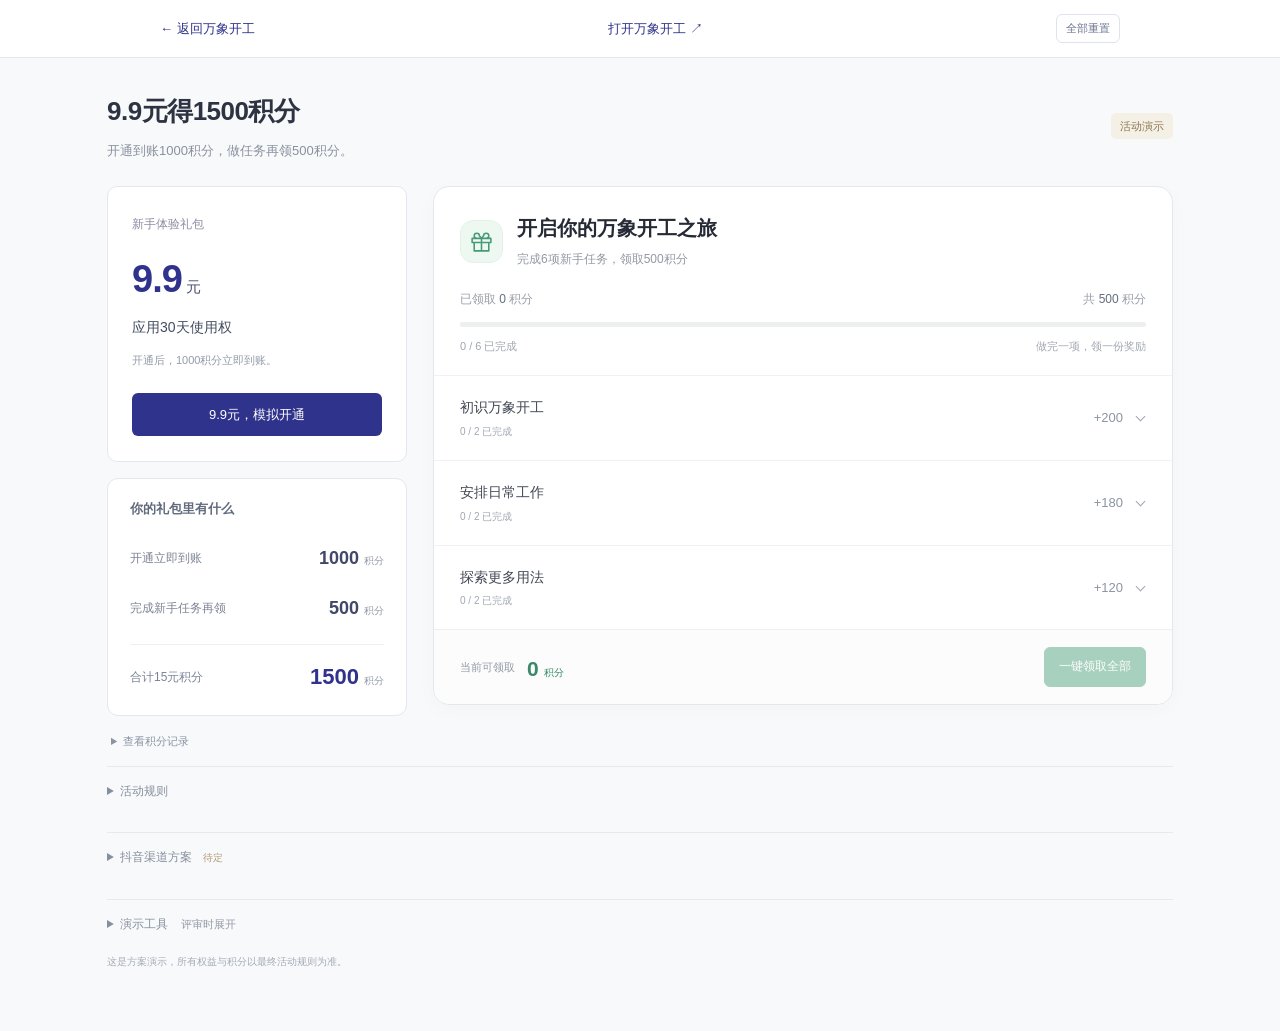
==== commit bc73a245: "Add files via upload" ====
--- a/activity.html
+++ b/activity.html
@@ -1,9 +1,12 @@
 <!doctype html>
-<html lang="zh-CN"><head><meta charset="utf-8"><meta name="viewport" content="width=device-width,initial-scale=1"><link rel="icon" href="data:,"><title>新手任务 · 万象百应</title><link rel="stylesheet" href="assets/activity/activity.css"><link rel="stylesheet" href="assets/activity/reminders.css"><link rel="stylesheet" href="assets/activity/demo-controls.css"><link rel="stylesheet" href="assets/activity/task-card.css"></head>
+<html lang="zh-CN"><head><meta name="wx-demo-build" content="37"><meta http-equiv="Cache-Control" content="no-cache, no-store, must-revalidate"><meta http-equiv="Pragma" content="no-cache"><meta http-equiv="Expires" content="0">
+<script>/* Preserve every route flag and browser draft when opening a previous demo link. */
+(function(){var u=new URL(location.href);if(u.searchParams.get('v')!=='37'){u.searchParams.set('v','37');location.replace(u.href)}})();</script>
+<meta charset="utf-8"><meta name="viewport" content="width=device-width,initial-scale=1"><link rel="icon" href="data:,"><title>新手任务 · 万象百应</title><link rel="stylesheet" href="assets/activity/activity.css?v=37"><link rel="stylesheet" href="assets/activity/reminders.css?v=37"><link rel="stylesheet" href="assets/activity/demo-controls.css?v=37"><link rel="stylesheet" href="assets/activity/task-card.css?v=37"><link rel="stylesheet" href="assets/activity/standalone-v28.css?v=37"><link rel="stylesheet" href="assets/activity/theme-v30.css?v=37"></head>
 <body class="task-card-page">
-<header class="top"><a href="index.html?activityRoute=recharge" id="activity-back">← 返回积分充值</a><a href="index.html?activityRoute=kaigong">打开万象开工 ↗</a></header>
+<header class="top"><a href="kaigong.html?starter=1" id="activity-back">← 返回万象开工</a><a href="kaigong.html">打开万象开工 ↗</a></header>
 <main>
- <header class="page-title"><div><h1>新手任务</h1><p>从一件小事开始，看看万象开工能帮你做什么。</p></div><span class="demo-badge">活动演示</span></header>
+ <header class="page-title"><div><h1>9.9元得1500积分</h1><p>开通到账1000积分，做任务再领500积分。</p></div><span class="demo-badge">活动演示</span></header>
  <div class="activity-workspace">
   <aside class="benefits-column" aria-label="套餐与已到账权益">
    <section class="offer"><div><span class="offer-eyebrow">新手体验礼包</span><h2><b>9.9</b> 元</h2><p>应用30天使用权</p><small id="offer-status"></small></div><button id="buy" class="btn primary">模拟开通礼包</button></section>
@@ -24,8 +27,7 @@
 </main>
 <div class="sticky-claim"><span id="sticky-summary">当前没有可领取积分</span><button class="btn primary" id="sticky-claim">一键领取</button></div>
 <dialog id="purchase-dialog" aria-labelledby="purchase-title"><button class="close" id="cancel-x" aria-label="关闭">×</button><h2 id="purchase-title">模拟开通新手礼包</h2><p>本次不付款，不创建真实订单。</p><div class="checkout-row"><span>新手礼包</span><b>¥9.90</b></div><ul><li>应用30天使用权（演示）</li><li>1000积分立即模拟到账</li><li>6项任务合计再领500积分，总计1500积分</li></ul><div class="dialog-actions"><button class="btn outline" id="cancel-buy">暂不开通</button><button class="btn primary" id="confirm-buy">确认模拟开通</button></div></dialog>
-<dialog id="task-guide-dialog" aria-labelledby="task-guide-title"><button class="close" id="task-guide-close" aria-label="关闭任务指引">×</button><span class="task-guide-label">任务小指引</span><h2 id="task-guide-title"></h2><p id="task-guide-intro"></p><ol id="task-guide-steps"></ol><p class="task-guide-note" id="task-guide-note"></p><div class="dialog-actions"><button class="btn outline" id="task-guide-cancel">稍后再做</button><button class="btn primary" id="task-guide-go">开始操作</button></div></dialog>
 <dialog id="reset-dialog" aria-labelledby="reset-title"><h2 id="reset-title">重置活动演示？</h2><p>仅清除礼包与任务记录，保留充值积分和教学进度。全部清除请使用顶部“全部重置”。</p><div class="dialog-actions"><button class="btn outline" id="cancel-reset">保留进度</button><button class="btn primary" id="confirm-reset">重置活动</button></div></dialog>
 <div class="toast" id="toast" role="status" aria-live="polite"></div>
-<script src="assets/activity/campaign.js"></script><script src="assets/activity/activity.js"></script>
-<script src="assets/activity/reminders.js"></script><script src="assets/activity/demo-controls.js"></script></body></html>
+<script src="assets/activity/campaign.js?v=37"></script><script src="assets/activity/activity.js?v=37"></script>
+<script src="assets/activity/reminders.js?v=37"></script><script src="assets/activity/demo-controls.js?v=37"></script><script src="assets/activity/standalone-v28.js?v=37"></script></body></html>
--- a/assets/activity/activity.css
+++ b/assets/activity/activity.css
@@ -1,6 +1,12 @@
-:root{--blue:#30338b;--ink:#202737;--muted:#747d8f;--line:#e6e8ee}*{box-sizing:border-box}body{margin:0;background:#f7f8fa;color:var(--ink);font:14px/1.65 "Microsoft YaHei","PingFang SC",sans-serif}button,select{font:inherit}a{color:var(--blue);text-decoration:none}button{cursor:pointer}button:disabled{opacity:.45;cursor:default}button:focus-visible,a:focus-visible,summary:focus-visible,select:focus-visible{outline:3px solid #8a91de;outline-offset:3px}h1,h2,h3,h4,p{margin:0}.top{height:58px;padding:0 max(22px,calc((100vw - 960px)/2));display:flex;align-items:center;justify-content:space-between;border-bottom:1px solid var(--line);background:#fff;font-size:13px;gap:15px}main{max-width:1004px;padding:30px 22px 60px;margin:auto}.page-title{display:flex;align-items:center;justify-content:space-between;gap:15px;margin-bottom:22px}.page-title h1{font-size:26px;font-weight:650}.page-title p{font-size:13px;color:var(--muted);margin-top:6px}.demo-badge{font-size:11px;color:#8b764e;background:#f5f0e6;padding:4px 9px;border-radius:5px;white-space:nowrap}.offer{display:flex;align-items:center;justify-content:space-between;gap:20px;padding:20px 22px;background:#fff;border:1px solid var(--line);border-radius:10px}.offer h2{font-size:18px;font-weight:600}.offer p{color:#606b7d;font-size:13px;margin:4px 0}.sample{font-size:11px;color:#8c92a0;margin-left:5px}.offer small{font-size:12px;color:#838c9b}.btn{display:inline-flex;align-items:center;justify-content:center;border:1px solid transparent;border-radius:6px;font-size:13px;padding:10px 16px;white-space:nowrap}.primary{background:var(--blue);color:white}.primary:hover{background:#24266e}.outline{background:#fff;color:var(--blue);border-color:#dce0eb}.text-btn{background:none;border:0;color:#70798b;padding:8px 0;font-size:12px}.summary-line{padding:15px 1px 17px;display:flex;align-items:center;justify-content:space-between;gap:15px;font-size:13px;color:#657084;flex-wrap:wrap}.summary-line strong{font-weight:500;color:#30364b}.summary-line span{font-size:12px}.reward-bar{display:flex;align-items:center;gap:24px;background:#fff;border:1px solid var(--line);padding:20px 22px;border-radius:10px;margin-bottom:24px}.reward-bar>div>span{font-size:12px;color:var(--muted)}.reward-bar strong{font-weight:600;display:block;line-height:1.3;margin-top:3px;font-size:30px;color:var(--blue)}.reward-bar strong b{font-weight:600}.reward-bar strong small{font-size:12px;margin-left:7px;font-weight:400}.balance-detail{font-size:12px;color:var(--muted);margin-left:auto}.balance-detail summary{cursor:pointer}.balance-detail>div{font-size:12px;padding-top:6px;line-height:1.9}.balance-detail b{font-weight:500;color:#414a5d}.section-title{display:flex;align-items:center;justify-content:space-between;margin:0 0 12px;font-size:12px;color:var(--muted)}.section-title h2{font-size:16px;font-weight:600;color:var(--ink)}.day-card{background:#fff;border:1px solid var(--line);border-radius:10px;margin-bottom:14px;overflow:hidden}.day-header{display:flex;align-items:center;justify-content:space-between;gap:16px;background:#fafbfc;padding:12px 20px;border-bottom:1px solid #edf0f4}.day-label h3{font-size:14px;font-weight:600}.day-label p{font-size:12px;color:#828a99;margin-top:2px}.phase-badge{font-size:12px;white-space:nowrap;color:#7c8493}.phase-badge.ready{color:#5e7767}.task-row{display:grid;grid-template-columns:20px minmax(0,1fr) 75px 80px;align-items:center;gap:12px;padding:15px 20px;border-bottom:1px solid #f0f1f5}.task-row:last-child{border:0}.task-state-icon{width:17px;height:17px;border-radius:50%;border:1px solid #d6dae3;font-size:11px;display:grid;place-items:center;color:#528168}.task-state-icon.complete{background:#f0f6f2;border-color:#dfe9e2}.task-info h4{font-size:14px;font-weight:400;line-height:1.7}.task-info p{display:none}.task-status{display:block;margin-top:3px;font-size:12px;color:#8a775a;line-height:1.5}.task-status.claimed{color:#778393}.task-status.claimable{color:#4c6393}.task-points{font-size:13px;color:#5e6576;text-align:right;white-space:nowrap}.task-actions{display:flex;align-items:flex-end;flex-direction:column;gap:5px}.task-actions .btn{font-size:12px;padding:7px 12px}.disabled-label{font-size:12px;color:#8a92a0}.simulate-task{display:none;border:0;background:none;font-size:11px;color:#8a7b92;padding:2px 0;text-decoration:underline}.show-demo .simulate-task{display:block}.rules,.demo-controls{border-top:1px solid var(--line);font-size:13px;color:#6f788a;padding:17px 0;margin-top:5px}.rules summary,.demo-controls summary{cursor:pointer;color:#4e596e}.rules p{font-size:12px;margin-top:10px;line-height:1.9}.demo-controls summary small{font-size:11px;color:#9399a5;margin-left:10px}.controls-row{display:flex;align-items:center;gap:12px;flex-wrap:wrap;margin-top:14px}.controls-row label{font-size:12px}.controls-row select{font-size:12px;border:1px solid #dde1e9;background:#fff;border-radius:5px;padding:8px 10px}.controls-row .btn{font-size:12px;padding:8px 12px}.demo-controls>p{font-size:12px;color:#9399a5;margin-top:10px}footer{font-size:11px;color:#9ba1ad;margin-top:15px}.sticky-claim{display:none}dialog{width:min(440px,calc(100vw - 32px));border:1px solid #e3e6ee;border-radius:12px;background:#fff;color:var(--ink);padding:28px;max-height:calc(100dvh - 32px);overflow:auto;box-shadow:0 20px 80px #161b3520}dialog::backdrop{background:#12182777;backdrop-filter:blur(3px)}dialog h2{font-size:21px;margin:0 0 10px}dialog p,dialog ul{font-size:13px;color:#788195;line-height:1.9}dialog ul{padding-left:18px}.checkout-row{display:flex;justify-content:space-between;align-items:center;background:#f7f8fb;padding:14px 16px;border-radius:6px;margin:20px 0 16px;font-size:13px}.checkout-row b{font-size:24px;color:var(--blue)}.dialog-actions{display:flex;justify-content:flex-end;gap:10px;margin-top:22px}.close{position:absolute;right:12px;top:10px;border:0;background:none;font-size:23px;color:#9299a8}.toast{position:fixed;z-index:100;bottom:24px;left:50%;transform:translateX(-50%);max-width:calc(100vw - 32px);padding:12px 18px;border-radius:8px;background:#30374c;color:#fff;font-size:13px;display:none}
+﻿:root{--blue:#30338b;--ink:#202737;--muted:#747d8f;--line:#e6e8ee}*{box-sizing:border-box}body{margin:0;background:#f7f8fa;color:var(--ink);font:14px/1.65 "Microsoft YaHei","PingFang SC",sans-serif}button,select{font:inherit}a{color:var(--blue);text-decoration:none}button{cursor:pointer}button:disabled{opacity:.45;cursor:default}button:focus-visible,a:focus-visible,summary:focus-visible,select:focus-visible{outline:3px solid #8a91de;outline-offset:3px}h1,h2,h3,h4,p{margin:0}.top{height:58px;padding:0 max(22px,calc((100vw - 960px)/2));display:flex;align-items:center;justify-content:space-between;border-bottom:1px solid var(--line);background:#fff;font-size:13px;gap:15px}main{max-width:1004px;padding:30px 22px 60px;margin:auto}.page-title{display:flex;align-items:center;justify-content:space-between;gap:15px;margin-bottom:22px}.page-title h1{font-size:26px;font-weight:650}.page-title p{font-size:13px;color:var(--muted);margin-top:6px}.demo-badge{font-size:11px;color:#8b764e;background:#f5f0e6;padding:4px 9px;border-radius:5px;white-space:nowrap}.offer{display:flex;align-items:center;justify-content:space-between;gap:20px;padding:20px 22px;background:#fff;border:1px solid var(--line);border-radius:10px}.offer h2{font-size:18px;font-weight:600}.offer p{color:#606b7d;font-size:13px;margin:4px 0}.sample{font-size:11px;color:#8c92a0;margin-left:5px}.offer small{font-size:12px;color:#838c9b}.btn{display:inline-flex;align-items:center;justify-content:center;border:1px solid transparent;border-radius:6px;font-size:13px;padding:10px 16px;white-space:nowrap}.primary{background:var(--blue);color:white}.primary:hover{background:#24266e}.outline{background:#fff;color:var(--blue);border-color:#dce0eb}.text-btn{background:none;border:0;color:#70798b;padding:8px 0;font-size:12px}.summary-line{padding:15px 1px 17px;display:flex;align-items:center;justify-content:space-between;gap:15px;font-size:13px;color:#657084;flex-wrap:wrap}.summary-line strong{font-weight:500;color:#30364b}.summary-line span{font-size:12px}.reward-bar{display:flex;align-items:center;gap:24px;background:#fff;border:1px solid var(--line);padding:20px 22px;border-radius:10px;margin-bottom:24px}.reward-bar>div>span{font-size:12px;color:var(--muted)}.reward-bar strong{font-weight:600;display:block;line-height:1.3;margin-top:3px;font-size:30px;color:var(--blue)}.reward-bar strong b{font-weight:600}.reward-bar strong small{font-size:12px;margin-left:7px;font-weight:400}.balance-detail{font-size:12px;color:var(--muted);margin-left:auto}.balance-detail summary{cursor:pointer}.balance-detail>div{font-size:12px;padding-top:6px;line-height:1.9}.balance-detail b{font-weight:500;color:#414a5d}.section-title{display:flex;align-items:center;justify-content:space-between;margin:0 0 12px;font-size:12px;color:var(--muted)}.section-title h2{font-size:16px;font-weight:600;color:var(--ink)}.day-card{background:#fff;border:1px solid var(--line);border-radius:10px;margin-bottom:14px;overflow:hidden}.day-header{display:flex;align-items:center;justify-content:space-between;gap:16px;background:#fafbfc;padding:12px 20px;border-bottom:1px solid #edf0f4}.day-label h3{font-size:14px;font-weight:600}.day-label p{font-size:12px;color:#828a99;margin-top:2px}.phase-badge{font-size:12px;white-space:nowrap;color:#7c8493}.phase-badge.ready{color:#5e7767}.task-row{display:grid;grid-template-columns:20px minmax(0,1fr) 75px 80px;align-items:center;gap:12px;padding:15px 20px;border-bottom:1px solid #f0f1f5}.task-row:last-child{border:0}.task-state-icon{width:17px;height:17px;border-radius:50%;border:1px solid #d6dae3;font-size:11px;display:grid;place-items:center;color:#528168}.task-state-icon.complete{background:#f0f6f2;border-color:#dfe9e2}.task-info h4{font-size:14px;font-weight:400;line-height:1.7}.task-info p{display:none}.task-status{display:block;margin-top:3px;font-size:12px;color:#8a775a;line-height:1.5}.task-status.claimed{color:#778393}.task-status.claimable{color:#4c6393}.task-points{font-size:13px;color:#5e6576;text-align:right;white-space:nowrap}.task-actions{display:flex;align-items:flex-end;flex-direction:column;gap:5px}.task-actions .btn{font-size:12px;padding:7px 12px}.disabled-label{font-size:12px;color:#8a92a0}.simulate-task{display:none;border:0;background:none;font-size:11px;color:#8a7b92;padding:2px 0;text-decoration:underline}.show-demo .simulate-task{display:block}.rules,.demo-controls{border-top:1px solid var(--line);font-size:13px;color:#6f788a;padding:17px 0;margin-top:5px}.rules summary,.demo-controls summary{cursor:pointer;color:#4e596e}.rules p{font-size:12px;margin-top:10px;line-height:1.9}.demo-controls summary small{font-size:11px;color:#9399a5;margin-left:10px}.controls-row{display:flex;align-items:center;gap:12px;flex-wrap:wrap;margin-top:14px}.controls-row label{font-size:12px}.controls-row select{font-size:12px;border:1px solid #dde1e9;background:#fff;border-radius:5px;padding:8px 10px}.controls-row .btn{font-size:12px;padding:8px 12px}.demo-controls>p{font-size:12px;color:#9399a5;margin-top:10px}footer{font-size:11px;color:#9ba1ad;margin-top:15px}.sticky-claim{display:none}dialog{width:min(440px,calc(100vw - 32px));border:1px solid #e3e6ee;border-radius:12px;background:#fff;color:var(--ink);padding:28px;max-height:calc(100dvh - 32px);overflow:auto;box-shadow:0 20px 80px #161b3520}dialog::backdrop{background:#12182777;backdrop-filter:blur(3px)}dialog h2{font-size:21px;margin:0 0 10px}dialog p,dialog ul{font-size:13px;color:#788195;line-height:1.9}dialog ul{padding-left:18px}.checkout-row{display:flex;justify-content:space-between;align-items:center;background:#f7f8fb;padding:14px 16px;border-radius:6px;margin:20px 0 16px;font-size:13px}.checkout-row b{font-size:24px;color:var(--blue)}.dialog-actions{display:flex;justify-content:flex-end;gap:10px;margin-top:22px}.close{position:absolute;right:12px;top:10px;border:0;background:none;font-size:23px;color:#9299a8}.toast{position:fixed;z-index:100;bottom:24px;left:50%;transform:translateX(-50%);max-width:calc(100vw - 32px);padding:12px 18px;border-radius:8px;background:#30374c;color:#fff;font-size:13px;display:none}
 @media(max-width:650px){.top{height:52px;padding:0 16px;font-size:12px}main{padding:22px 14px 100px}.page-title{align-items:flex-start}.page-title h1{font-size:23px}.page-title p{font-size:12px;max-width:250px}.offer{padding:16px;gap:14px;align-items:flex-start;flex-wrap:wrap}.offer h2{font-size:17px}.offer p,.offer small{font-size:12px}.offer .btn{font-size:12px;width:100%;padding:10px}.summary-line{gap:6px;padding:14px 0;display:grid}.summary-line span{font-size:11px}.reward-bar{padding:16px;gap:15px;flex-wrap:wrap}.reward-bar .btn{margin-left:auto;font-size:12px}.balance-detail{margin-left:0;width:100%;font-size:11px;border-top:1px solid #eef0f4;padding-top:11px}.reward-bar strong{font-size:27px}.day-header{padding:12px 14px;align-items:flex-start}.day-label h3{font-size:13px}.day-label p{font-size:11px;line-height:1.6;max-width:200px}.phase-badge{font-size:11px}.task-row{padding:14px 12px;grid-template-columns:17px minmax(0,1fr) 62px;column-gap:8px;row-gap:2px}.task-info{grid-column:2;grid-row:1/3}.task-info h4{font-size:13px}.task-state-icon{align-self:start;margin-top:4px}.task-status{font-size:11px}.task-points{grid-column:3;grid-row:1;font-size:12px}.task-actions{grid-column:3;grid-row:2}.task-actions .btn{font-size:11px;padding:6px 9px}.disabled-label{font-size:11px}.simulate-task{font-size:10px}.demo-controls summary small{display:block;font-size:11px;margin:4px 0}.controls-row{gap:8px}.sticky-claim{display:flex;position:fixed;bottom:0;left:0;right:0;z-index:30;align-items:center;justify-content:space-between;gap:12px;padding:12px 16px max(12px,env(safe-area-inset-bottom));border-top:1px solid #e4e7ee;background:#fffffff5}.sticky-claim span{font-size:12px;color:#697388}.sticky-claim .btn{font-size:12px;padding:9px 14px}.toast{bottom:84px;font-size:12px}dialog{padding:24px}.dialog-actions .btn{font-size:12px;padding:9px 12px}}
 
 [hidden]{display:none!important}.day-tabs{display:grid;grid-template-columns:repeat(3,minmax(0,1fr));gap:10px;margin-bottom:9px}.day-tabs button{border:1px solid #e1e5ed;background:#fff;color:#70798b;border-radius:9px;padding:16px 18px;text-align:left;min-width:0;cursor:pointer;transition:background .18s,border-color .18s}.day-tabs button[aria-selected="true"]{border-color:#424597;background:#f0f1fb;color:#30338b}.day-tabs span{font-size:17px;font-weight:600;display:block}.day-tabs small{font-size:12px;display:block;margin-top:5px;color:#8c93a3}.day-tabs [aria-selected="true"] small{color:#5d6297}.day-help{font-size:12px;color:#8991a0;line-height:1.9;margin:10px 0 16px}.task-status:empty{display:none}.task-guide-label{font-size:11px;color:#8d83a3}.task-guide-label+h2{margin-top:10px}#task-guide-dialog ol{padding-left:21px;font-size:14px;line-height:2;color:#646f83;margin:18px 0}#task-guide-dialog li{margin:6px 0;padding-left:4px}#task-guide-dialog .task-guide-note{font-size:12px;color:#9199a8;line-height:1.9;padding-top:12px;border-top:1px solid #edf0f4}@media(max-width:650px){.day-tabs{gap:7px}.day-tabs button{padding:13px 10px}.day-tabs span{font-size:15px}.day-tabs small{font-size:10px;line-height:1.7}.day-help{font-size:11px}.task-actions .btn{white-space:normal;min-width:58px}.task-status{line-height:1.7}.task-state-icon{grid-row:1/3;align-self:center;margin-top:0}}
 
 .offer-breakdown{display:flex;align-items:center;justify-content:space-around;gap:12px;padding:23px 18px;background:#fff;border:1px solid #e5e8ef;border-radius:10px;margin:14px 0}.offer-breakdown div{text-align:center}.offer-breakdown b{font-size:29px;color:#30338b;display:block}.offer-breakdown b small{font-size:11px;font-weight:400;margin-left:4px}.offer-breakdown span{font-size:12px;color:#848c9e}.offer-breakdown i{font-size:19px;color:#aaa;font-style:normal}.douyin-offer{border:1px solid #e7e5ef;border-radius:10px;background:#faf9fc;padding:16px 20px;margin:14px 0}.douyin-offer small{font-size:11px;color:#9a8ea8}.douyin-offer p{font-size:16px;color:#4d4c6c;margin:5px 0}.douyin-offer>span,.task-help{font-size:12px;color:#939aaa}.task-help{margin:0 0 12px}.task-info p{display:block;font-size:12px;color:#959cab;margin-top:3px}@media(max-width:650px){.offer-breakdown{gap:5px;padding:18px 9px}.offer-breakdown b{font-size:24px}.offer-breakdown b small{display:block;font-size:10px}.offer-breakdown span{font-size:10px}.offer-breakdown i{font-size:15px}.douyin-offer{padding:15px}.douyin-offer p{font-size:15px}.task-info p{font-size:11px}}
+
+/* Match the inline task card's completion and reward treatment. */
+.task-row.is-done .task-info h4{color:#8b9690;text-decoration:line-through;text-decoration-thickness:1px}
+.task-state-icon.complete{background:#0bb58b;border-color:#0bb58b;color:#fff;font-weight:700}
+.task-points{font-size:16px;font-weight:700;color:#009b75;font-variant-numeric:tabular-nums}
+.task-points.already-claimed{color:#70b69e;text-decoration:line-through;text-decoration-thickness:1px}
--- a/assets/activity/reminders.css
+++ b/assets/activity/reminders.css
@@ -1,3 +1,30 @@
 .wx-reminder{width:min(440px,calc(100vw - 32px));margin:auto;padding:28px;border:1px solid #e3e6ed;border-radius:14px;background:#fff;color:#242c3e;box-shadow:0 20px 80px #101b3330;font:14px/1.8 "Microsoft YaHei",sans-serif;max-height:calc(100dvh - 32px);overflow:auto}.wx-reminder::backdrop{background:#0c15235c;backdrop-filter:blur(3px)}.wx-reminder .wx-notice-tag{font-size:11px;color:#87819c}.wx-reminder h2{margin:13px 0 10px;font-size:23px;font-weight:600;line-height:1.5}.wx-reminder p{margin:0;font-size:14px;color:#717a8c;line-height:1.9}.wx-reminder>small{display:block;margin-top:16px;font-size:11px;color:#a0a6b1;line-height:1.8}.wx-reminder .wx-close{position:absolute;right:15px;top:12px;border:0;background:none;color:#949bad;font-size:23px;padding:0 4px;cursor:pointer}.wx-reminder footer{display:flex;justify-content:flex-end;align-items:center;gap:12px;margin:24px 0 0}.wx-reminder footer button{cursor:pointer;font:13px "Microsoft YaHei",sans-serif;padding:11px 16px;border-radius:7px;white-space:nowrap}.wx-reminder .wx-later{border:1px solid #dfe3ed;color:#6f788c;background:#fff}.wx-reminder .wx-open{border:1px solid #30338b;color:#fff;background:#30338b}.wx-reminder button:focus-visible{outline:3px solid #9ca2df;outline-offset:3px}@media(max-width:650px){.wx-reminder{padding:24px}.wx-reminder h2{font-size:21px}.wx-reminder footer{gap:8px}.wx-reminder footer button{font-size:12px;padding:10px 14px}}
 
 .wx-task-active #viewport{top:91px}#wx-task-bar{position:fixed;top:44px;left:0;right:0;min-height:47px;z-index:34;display:flex;justify-content:space-between;align-items:center;gap:16px;padding:10px 18px;background:#f6f7fc;border-bottom:1px solid #e2e6ef;color:#596782;font:13px/1.7 "Microsoft YaHei",sans-serif}#wx-task-bar>div{display:flex;align-items:center;gap:15px;white-space:nowrap}#wx-task-bar button{border:0;background:none;color:#666990;cursor:pointer;font:12px "Microsoft YaHei",sans-serif;padding:2px}#wx-task-bar a{color:#393b8a;text-decoration:none;font-size:12px}.wx-task-focus{outline:3px solid #7b7fc7!important;outline-offset:3px}#wx-task-arrival ol{font-size:14px;padding-left:20px;line-height:2;color:#727c8e;margin:18px 0}#wx-task-arrival li{margin:5px 0}@media(max-width:650px){.wx-task-active #viewport{top:128px}#wx-task-bar{gap:7px;padding:9px 12px;flex-wrap:wrap;font-size:12px;min-height:84px}#wx-task-bar>div{margin-left:auto;gap:14px}}
+
+/* V24 hints never dim the page or require a second start click. */
+#wx-task-bar[hidden]{display:none!important}
+#wx-task-bar{left:auto;right:auto;top:58px;bottom:auto;min-height:0;z-index:38;display:flex;gap:10px;align-items:flex-start;padding:12px 14px;background:#fff;border:1px solid #dce9e0;border-radius:10px;box-shadow:0 4px 17px #293f3014;color:#64776a;font:12px/1.8 "Microsoft YaHei",Arial,sans-serif;max-width:calc(100vw - 24px)}
+#wx-task-bar>span{flex:1;min-width:0}#wx-task-bar>div{display:flex;align-items:center;gap:10px;margin:0;white-space:nowrap}
+#wx-task-bar a{font-size:11px;color:#34916c}#wx-task-bar button{font:18px/1.4 Arial,sans-serif;color:#96a59a;padding:0}
+.wx-task-focus{outline:2px solid #65b596!important;outline-offset:3px;border-radius:5px;box-shadow:0 0 0 5px #60b79012}
+@media(max-width:650px){#wx-task-bar{flex-wrap:nowrap;font-size:11px;min-height:0;padding:10px 12px;gap:8px}#wx-task-bar>div{gap:8px;margin:0}}
+
+/* V29: the original offer image, welcomed by the two supplied brand characters. */
+.wx-mascot-reminder{width:min(460px,calc(100vw - 28px));padding:0;border:0;background:transparent;box-shadow:none;overflow:visible;max-height:calc(100dvh - 28px)}
+.x29-promo-layout{display:flex;flex-direction:column;align-items:center;gap:0}
+/* The card is the foreground: crop only the transparent character stage so
+   their lower bodies sit behind its top edge, never over readable content. */
+.x29-mascot-side{width:230px;height:130px;position:relative;overflow:hidden;z-index:0;pointer-events:none;flex:none;margin:0 auto -1px}
+.x29-mascot-pair{display:block;position:absolute;top:-38px;left:0;width:230px;height:auto;transform-origin:50% 70%}
+.x29-promo-card{position:relative;z-index:1;width:100%;box-sizing:border-box;border:1px solid #e5ebe7;border-radius:18px;background:#fff;box-shadow:0 20px 70px #172a3038;padding:16px;min-width:0}
+.x29-promo-card .wx-close{right:22px;top:22px;z-index:3;width:25px;height:25px;padding:0;line-height:24px;text-align:center;background:#ffffffc9;border-radius:50%;color:#789180;font-size:21px}
+.x29-offer-image{width:100%;height:auto;display:block;border-radius:11px}
+.x29-promo-copy{padding:16px 10px 8px}.x29-promo-copy .wx-notice-tag{color:#8b9a8e;font-size:11px}.wx-mascot-reminder:not(.is-paid) #wx-reminder-title{position:absolute;width:1px;height:1px;overflow:hidden;clip-path:inset(50%);white-space:nowrap}
+.wx-mascot-reminder p{font-size:13px;line-height:1.9;color:#7b887f;margin-top:6px}.wx-mascot-reminder footer{margin-top:20px;gap:9px}.wx-mascot-reminder footer button{font-size:12px;padding:10px 14px;border-radius:8px}.wx-mascot-reminder .wx-open{background:#11ac87;border-color:#11ac87}.wx-mascot-reminder .wx-later{border-color:#e1e8e3;color:#829187}
+.wx-mascot-reminder.is-paid .x29-offer-image{display:none}.wx-mascot-reminder.is-paid h2{font-size:21px;line-height:1.5;color:#2f3e33;margin:8px 0}.wx-mascot-reminder.is-paid .x29-promo-copy{padding-top:8px}
+.wx-mascot-reminder[open] .x29-mascot-pair{animation:x29-hello-in 650ms cubic-bezier(.2,.8,.2,1) both}
+@keyframes x29-hello-in{from{opacity:0;transform:translateY(22px)}to{opacity:1;transform:translateY(0)}}
+@media(max-width:650px){.x29-mascot-side{width:190px;height:108px}.x29-mascot-pair{width:190px;top:-31px}.x29-promo-card{padding:13px}.x29-promo-card .wx-close{right:19px;top:19px}.x29-promo-copy{padding:13px 7px 7px}.wx-mascot-reminder footer{margin-top:16px}}
+@media(max-height:560px){.wx-mascot-reminder{max-height:calc(100dvh - 20px);overflow:auto;scrollbar-width:thin}.x29-mascot-side{width:150px;height:84px}.x29-mascot-pair{width:150px;top:-25px}.x29-promo-copy{padding-top:9px}.wx-mascot-reminder footer{margin-top:12px}}
+@media(prefers-reduced-motion:reduce){.wx-mascot-reminder[open] .x29-mascot-pair{animation:none!important}}
--- a/assets/activity/standalone-v28.css
+++ b/assets/activity/standalone-v28.css
@@ -0,0 +1 @@
+.x28-return{color:#30338b;text-decoration:none;white-space:nowrap;font-size:13px}.x28-case-note{font-size:11px;color:#939bad;margin-left:16px}.x28-recharge{width:min(460px,calc(100vw - 32px))}.x28-recharge h2{margin-bottom:8px}.x28-recharge p{font-size:13px;color:#7c8799;line-height:1.8}.x28-recharge>label{display:block;font-size:12px;color:#68758b;margin:18px 0 8px}.x28-recharge input{width:100%;border:1px solid #dce1ec;border-radius:8px;padding:10px 12px;font:15px "Microsoft YaHei",sans-serif;color:#303955;box-sizing:border-box}.x28-amounts{display:grid;grid-template-columns:repeat(3,1fr);gap:8px;margin:20px 0}.x28-amounts button{padding:11px 8px;background:#f7f8fc;border:1px solid #e5e7f1;border-radius:8px;font:16px "Microsoft YaHei",sans-serif;color:#303955;cursor:pointer}.x28-amounts button[aria-pressed=true]{background:#f0effc;border-color:#605cb0;color:#30338b}.x28-amounts small{display:block;font-size:10px;color:#8690a6;margin-top:5px}.x28-recharge .x28-amount-error{font-size:11px;color:#a65151;min-height:18px;margin:5px 0}.x28-review{display:grid;grid-template-columns:1fr auto;gap:18px;margin:22px 0;padding:20px;background:#f7f8fc;border-radius:9px;font-size:13px;color:#79849a}.x28-review strong{color:#30338b;font-size:18px}.x28-recharge-result{font-size:30px;color:#30338b;display:block;margin:25px 0}.x28-recharge button:disabled{opacity:.5;cursor:default}@media(max-width:650px){.x28-case-note{display:none}.x28-return{font-size:11px}}
--- a/assets/activity/theme-v30.css
+++ b/assets/activity/theme-v30.css
@@ -0,0 +1,14 @@
+/* V31: restore original green activity; retain only guide and input corrections. */
+.wx-offer-link{display:block;width:100%;border:0;padding:0;background:transparent;border-radius:11px;cursor:pointer;text-align:left;line-height:0;text-decoration:none;transition:box-shadow .16s ease}
+.wx-offer-link:hover{box-shadow:0 0 0 2px #8cbaa466}
+.wx-offer-link:focus-visible{outline:2px solid #51b492!important;outline-offset:3px}
+.wx-mascot-reminder.is-paid .wx-offer-link{display:none}
+.x29-short-intro #hint-card .hint-ok{background:#5c55b7;border-color:#5c55b7}
+.x29-short-intro #hint-card .hint-ok:hover{background:#413b91}
+#wx-task-bar{border-color:#e4dff0;color:#787088;box-shadow:0 4px 17px #3b2c6010}
+#wx-task-bar a{color:#7562b0}#wx-task-bar button{color:#a39ab3}
+.wx-task-focus{outline:2px solid #8d80c9!important;outline-offset:3px;border-radius:8px;box-shadow:0 0 0 5px #8a78ca0e}
+.x22-input{box-sizing:border-box;width:calc(100% - 24px);margin:0 12px;padding:10px 6px;border-radius:10px}
+.x22-input.wx-task-focus{outline:none!important;outline-offset:0;box-shadow:inset 0 0 0 2px #9789cf;border-radius:10px;background:#fcfbff}
+.x29-short-intro #hint-focus{outline:2px solid #8c7dca;outline-offset:3px;border-radius:10px;box-shadow:0 0 0 4px #ffffffa6}
+@media(prefers-reduced-motion:reduce){.wx-offer-link{transition:none}}
